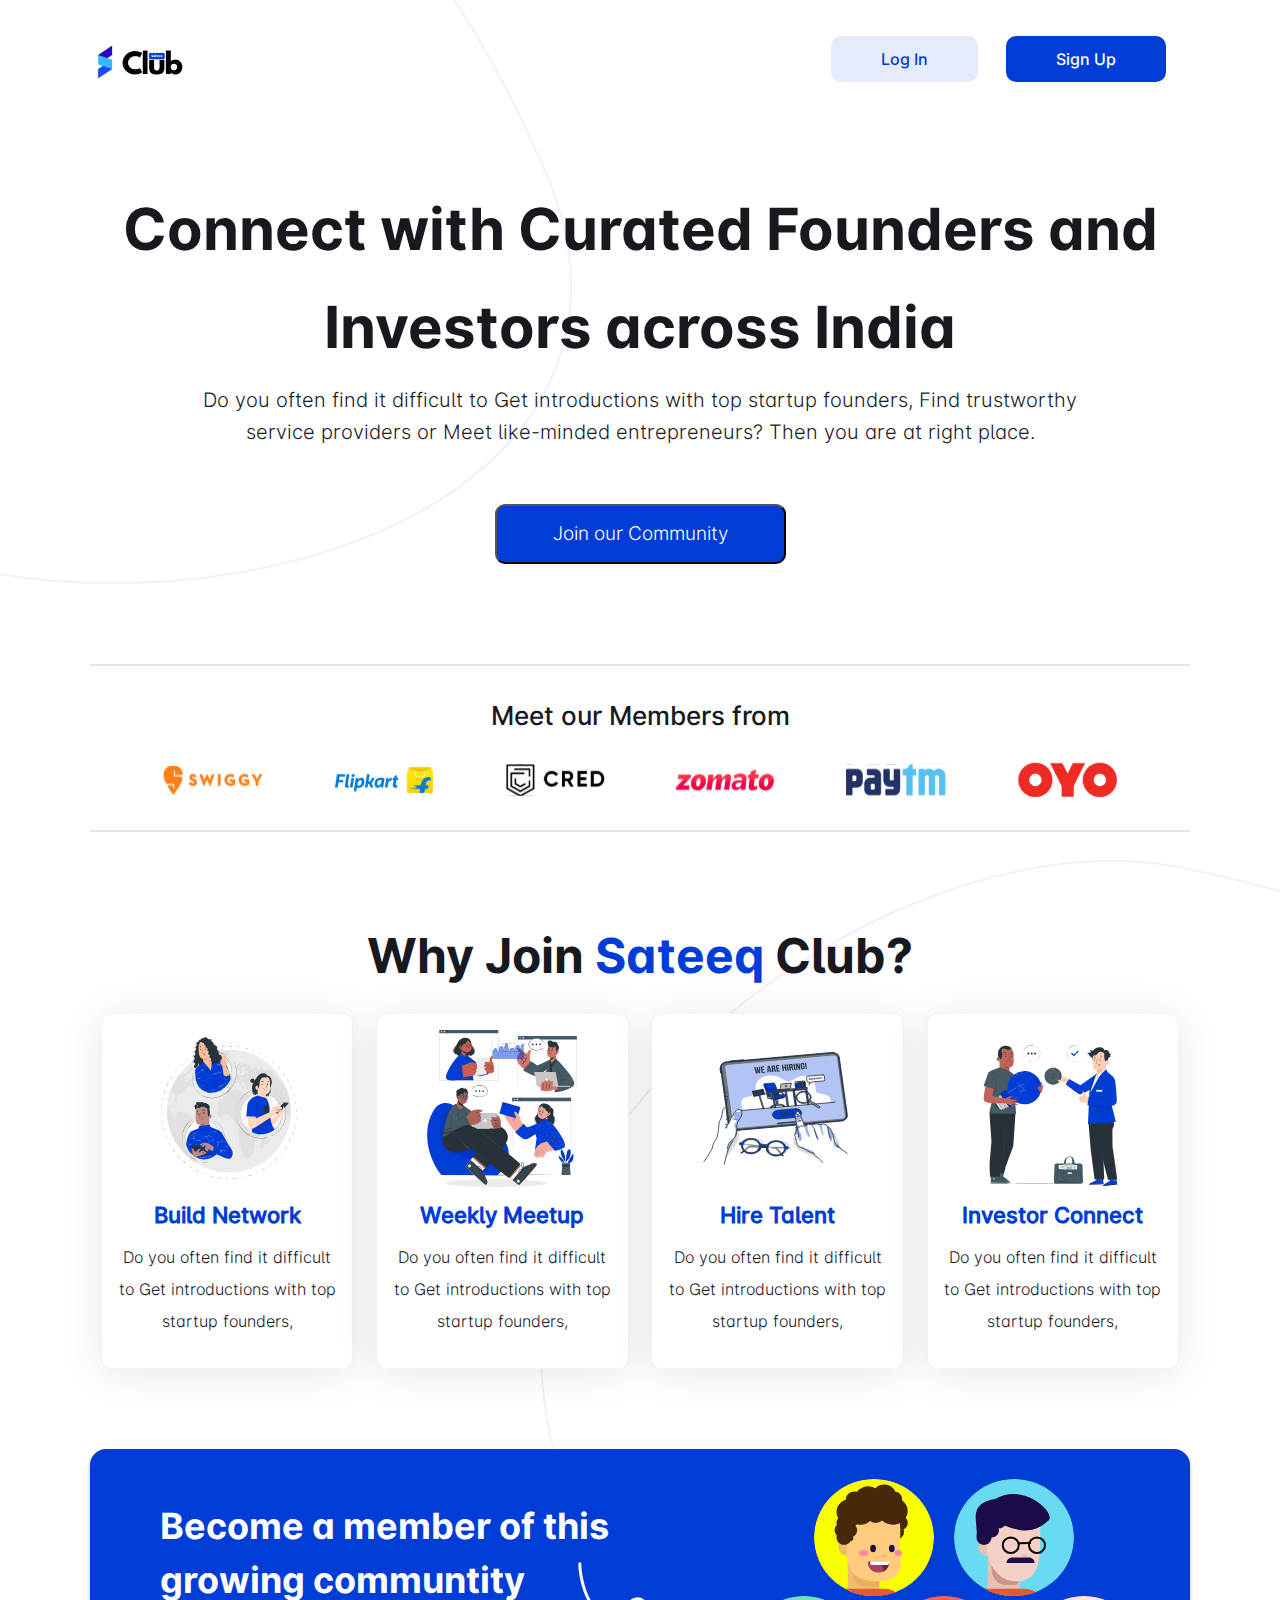
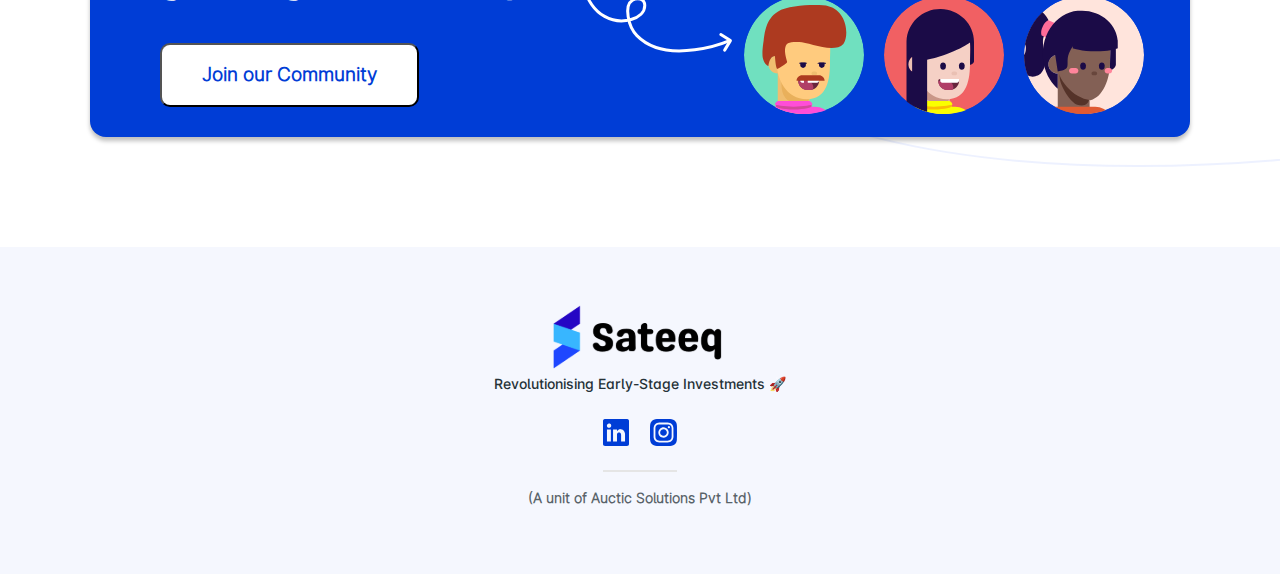
==== index.html @ cc428b98 "Initial Commit" ====
<!DOCTYPE html>
<html lang="en">
<head>
    <meta charset="UTF-8">
    <meta http-equiv="X-UA-Compatible" content="IE=edge">
    <meta name="viewport" content="width=device-width, initial-scale=1.0">
    <link rel="stylesheet" href="./assets/stylesheets/bootstrap.min.css">
    <link rel="stylesheet" href="./assets/stylesheets/landing.css">
    <title>Home</title>
</head>
<body>
    <div class="container">
        <div class="header">
            <div class="logo">
                <img src="./assets/images/SateeqLogo.png" class="brand-logo" alt="" srcset=""/>
            </div>
            <div class="btn-div">
                <button class="login-btn">Log In</button>
                <button class="signup-btn">Sign Up</button>
            </div>
            
        </div>
        <div class="wrapper">
            <h2 class="hero-heading">
                Connect with Curated Founders and Investors across India
            </h2>
            <p class="hero-text">
                Do you often find it difficult to Get introductions with top startup founders, Find trustworthy service providers or Meet like-minded entrepreneurs? Then you are at right place.
            </p>
            <div class="join-community-div">
                <button class="join-community-btn">Join our Community</button>
            </div>
            <hr class="landing-hr" />
            <p class="landing-meet-members-text">
                Meet our Members from
            </p>
            <div class="partner-logos-div">
                <img src="./assets/images/Swiggy.svg" class="partner-logo" alt="" srcset=""/>
                <img src="./assets/images/Flipkart.svg" alt="" class="partner-logo" srcset=""/>
                <img src="./assets/images/Cred.svg" alt="" class="partner-logo" srcset=""/>
                <img src="./assets/images/Zomato.svg" alt="" class="partner-logo" srcset=""/>
                <img src="./assets/images/Paytm.svg" alt="" class="partner-logo" srcset=""/>
                <img src="./assets/images/Oyo.png" alt="" class="partner-logo" srcset=""/>
            </div>
            <hr class="landing-hr2" />
            <h2 class="why-text">
                Why Join <span class="sateeq-blue">Sateeq</span> Club?
            </h2>
            <div class="why-cards-div row">
                <div class="col-lg-3 col-md-6 col-12 row">
                    <div class="col-md-11 col-12 why-cards">
                        <div class="why-vector">
                            <img src="./assets/images/pana.svg" alt="">
                        </div>
                        <p class="why-headings">
                            Build Network
                        </p>
                        <p class="why-content">
                            Do you often find it difficult to Get introductions with top startup founders, 
                        </p>
                    </div>
                </div>

                <div class="col-lg-3 col-md-6 col-12 row">
                    <div class="col-md-11 col-12 why-cards">
                        <div class="why-vector">
                            <img src="./assets/images/cuate.svg" alt="">
                        </div>
                        <p class="why-headings">
                            Weekly Meetup
                        </p>
                        <p class="why-content">
                            Do you often find it difficult to Get introductions with top startup founders, 
                        </p>
                    </div>
                </div>

                <div class="col-lg-3 col-md-6 col-12 row">
                    <div class="col-md-11 col-12 why-cards">
                        <div class="why-vector">
                            <img src="./assets/images/bro.svg" alt="">
                        </div>
                        <p class="why-headings">
                            Hire Talent
                        </p>
                        <p class="why-content">
                            Do you often find it difficult to Get introductions with top startup founders, 
                        </p>
                    </div>
                </div>

                <div class="col-lg-3 col-md-6 col-12 row">
                    <div class="col-md-11 col-12 why-cards">
                        <div class="why-vector">
                            <img src="./assets/images/sponsor.svg" alt="">
                        </div>
                        <p class="why-headings">
                            Investor Connect
                        </p>
                        <p class="why-content">
                            Do you often find it difficult to Get introductions with top startup founders, 
                        </p>
                    </div>
                </div>
            </div>
            <div class="join-club-div">
                <div class="left">
                    <div class="join-text-div">
                        <p class="join-text">
                            Become a member of this growing communtity
                        </p>
                    </div>
                    <div class="join-button-vector-div">
                        <button class="join-btn">Join our Community</button>
                        <img src="./assets/images/Arrow.svg" class="join-vector" alt="" srcset="">
                    </div>
                </div>
                <div class="right">
                    <div class="vectors">
                        <img src="./assets/images/1.svg" class="vector" alt="" srcset="">
                        <img src="./assets/images/8.svg" class="vector" alt="" srcset="">
                    </div>
                    <div class="vectors">
                        <img src="./assets/images/2.svg" class="vector" alt="" srcset="">
                        <img src="./assets/images/3.svg" class="vector" alt="" srcset="">
                        <img src="./assets/images/6.svg" class="vector" alt="" srcset="">
                    </div>
                </div>
            </div>

        </div>
        <div class="footer">
            <div class="footer-logo">
                <img src="./assets/images/SateeqLogoFooter.svg" alt="">
            </div>
            <div>
                <p class="footer-revolution">
                    Revolutionising Early-Stage Investments  🚀
                </p>
            </div>
            <div class="social-links-div">
                <img src="./assets/images/Linkedin.svg" style="margin-right: 16px;" alt="" srcset="">
                <img src="./assets/images/Insta.svg" alt="" srcset="">

                <hr class="landing-hr2"/>
            </div>
            <p class="footer-social-info">
                (A unit of Auctic Solutions Pvt Ltd)
            </p>
        </div>
    </div>
<script src="./assets/scripts/bootstrap.min.js"></script>
</body>
</html>
---- assets/stylesheets/landing.css ----
@font-face {
    font-family: 'Inter';
    src : url("../fonts/Inter/static/Inter-Medium.ttf");
}

@font-face {
    font-family: 'Inter-Extra-Bold';
    src : url("../fonts/Inter/static/Inter-Bold.ttf");
}

@font-face {
    font-family: 'Inter-Light';
    src : url("../fonts/Inter/static/Inter-Light.ttf");
}

body{
    background-color: #FFFFFF;
    padding:0;
    margin:0;
    max-width: 100vw;
    box-sizing: border-box;
    overflow-x: clip !important;
    max-width: 100vw !important;
}

.row{
    margin: 0 !important;
    padding: 0 !important;
}

.col, .col-1, .col-10, .col-11, .col-12, .col-2, .col-3, .col-4, .col-5, .col-6, .col-7, .col-8, .col-9, .col-auto, .col-lg, .col-lg-1, .col-lg-10, .col-lg-11, .col-lg-12, .col-lg-2, .col-lg-3, .col-lg-4, .col-lg-5, .col-lg-6, .col-lg-7, .col-lg-8, .col-lg-9, .col-lg-auto, .col-md, .col-md-1, .col-md-10, .col-md-11, .col-md-12, .col-md-2, .col-md-3, .col-md-4, .col-md-5, .col-md-6, .col-md-7, .col-md-8, .col-md-9, .col-md-auto, .col-sm, .col-sm-1, .col-sm-10, .col-sm-11, .col-sm-12, .col-sm-2, .col-sm-3, .col-sm-4, .col-sm-5, .col-sm-6, .col-sm-7, .col-sm-8, .col-sm-9, .col-sm-auto, .col-xl, .col-xl-1, .col-xl-10, .col-xl-11, .col-xl-12, .col-xl-2, .col-xl-3, .col-xl-4, .col-xl-5, .col-xl-6, .col-xl-7, .col-xl-8, .col-xl-9, .col-xl-auto{
    margin: 0;
    padding: 0;
}

.container{
    width: 100%;
    background-image: url("../images/EllipseTop.svg");
    background-position: top left;
    background-repeat: no-repeat;
    padding : 0;
    margin: 0;
    max-width: 100vw;
}

.wrapper{
    padding: 50px 7vw;
    background-image: url("../images/Ellipse2.svg");
    background-position: bottom right -2vw;
    background-repeat: no-repeat;
    margin-top: 3rem;
    padding-bottom: 30px;
}

.header{
    display: flex;
    justify-content: space-between;
    align-items: flex-end;
    padding: 0 7vw;
    padding-top: 36px;
    width: 100%;
}

.header .btn-div{
    padding : 0 24px;
}

.login-btn{
    background: rgba(0, 61, 214, 0.1);
    padding: 13px 50px;
    border : 0px solid transparent;
    border-radius: 10px;

    font-family: Inter;
    font-style: normal;
    font-size: 16px;
    font-weight: 500;
    line-height: 20px;

    /* or 125% */
    text-align: center;

    color: #003DD6;

    margin-right: 24px;
}


.signup-btn{
    background: #003DD6;
    border-radius: 10px;
    padding: 13px 50px;
    border : 0px solid transparent;

    font-family: Inter;
    font-style: normal;
    font-weight: 500;
    font-size: 16px;
    line-height: 20px;

    /* or 125% */
    text-align: center;
    font-feature-settings: 'salt' on, 'liga' off;

    color: #FFFFFF;
}

.hero-heading{
    font-family: Inter-Extra-Bold;
    font-style: normal;
    font-weight: 800;
    font-size: 58px;
    line-height: 98px;

    /* or 153% */
    text-align: center;
    font-feature-settings: 'salt' on, 'liga' off;

    /* Text / Gray 900 */
    color: #18191F;


}

.hero-text{
    font-family: Inter-Light;
    font-style: normal;
    font-weight: normal;
    font-size: 20px;
    line-height: 32px;

    /* or 160% */
    text-align: center;
    font-feature-settings: 'salt' on, 'liga' off;

    /* Text / Gray 900 */
    color: #18191F;
    padding: 0 7vw;
}

.join-community-div{
    display: flex;
    justify-content: center;
    align-items: center;
    padding-top: 40px;
}

.join-community-btn{
    font-family: Inter-Light;
    font-style: normal;
    font-weight: 500;
    font-size: 19px;
    line-height: 20px;

    /* or 105% */
    text-align: center;
    font-feature-settings: 'salt' on, 'liga' off;

    color: #FFFFFF;

    background: #003DD6;
    border-radius: 10px;
    padding : 18px 56px
}

.landing-hr{
    border: 1px solid #E5E5E5;
    margin-top: 100px;
}

.landing-hr2{
    border: 1px solid #E5E5E5;
    margin-top: 24px;
}

.landing-meet-members-text{
    font-family: Inter;
    font-style: normal;
    font-weight: 500;
    font-size: 26px;
    line-height: 20px;
    margin-top: 2rem;

    /* or 77% */
    text-align: center;
    font-feature-settings: 'salt' on, 'liga' off;
    margin-top: 40px;

    color: #18191F;
}

.brand-logo{
    width:100px;
    max-height: 135px;
}

.partner-logo{
    width: 100px;
}

.partner-logos-div{
    display: flex;
    justify-content: space-around;
    margin-top  : 36px;
    padding : 0 3vw;
    margin-bottom: 2rem;
}

.why-text{
    font-family: Inter-Extra-Bold;
    font-style: normal;
    font-weight: 800;
    font-size: 48px;
    line-height: 98px;
    margin-top: 75px;

    /* identical to box height, or 204% */
    text-align: center;
    font-feature-settings: 'salt' on, 'liga' off;

    /* Text / Gray 900 */
    color: #18191F;


}

.sateeq-blue{
    color: #003DD6
}

.why-cards{
    background: #FFFFFF;
    border: 1px solid rgba(229, 229, 229, 0.5);
    box-sizing: border-box;
    box-shadow: 0px 4px 40px rgba(0, 0, 0, 0.1);
    border-radius: 10px;
    padding : 15px;
}
.why-headings{
    font-family: Inter;
    font-style: normal;
    font-weight: 600;
    font-size: 22px;
    line-height: 20px;

    /* or 91% */
    text-align: center;
    font-feature-settings: 'salt' on, 'liga' off;

    color: #003DD6;
    margin-top: 1rem;
}

.why-content{
    font-family: Inter-Light;
    font-style: normal;
    font-weight: normal;
    font-size: 16px;
    line-height: 32px;

    /* or 200% */
    text-align: center;
    font-feature-settings: 'salt' on, 'liga' off;

    /* Text / Gray 900 */
    color: #18191F;
}

.why-cards-div{
    display: flex;
    justify-content:space-between;
    margin-top: 50px;
}

.why-vector{
    height : 160px;
    display: flex;
    justify-content: center;
    align-items:center;
}

.why-vector img{
    width: 150px;
}

.join-club-div{
    background: #003DD6;
    box-shadow: 0px 4px 4px rgba(0, 0, 0, 0.25);
    border-radius: 16px;
    padding: 50px 70px 10px 70px;
    margin-top: 80px;
    display: flex;
    justify-content: space-between;
}

.join-text{
    font-family: Inter-Extra-Bold;
    font-style: normal;
    font-weight: 800;
    font-size: 36px;
    line-height: 54px;

    /* or 135% */
    font-feature-settings: 'salt' on, 'liga' off;

    color: #FFFFFF;

    width: max-content;
    max-width:100%;
}

.join-club-div .left{
    width: 55%;
}

.join-club-div .right{
    margin-left: 36px;
    margin-top: -20px;
}

.join-club-div .right .vectors{
    display: flex;
    justify-content: center;
    align-items: center;
    padding : 0 10px;
}

.join-club-div .right .vectors .vector{
    margin: 0 10px;
    width : 120px;
}

.join-club-div .left .join-btn{
    background: #FFFFFF;
    border-radius: 10px;
    padding : 20px 40px;

    font-family: Inter-Light;
    font-style: normal;

    color: #003DD6;
    font-weight: 600;
    font-size: 19px;
    line-height: 20px;

    /* or 105% */
    text-align: center;
    font-feature-settings: 'salt' on, 'liga' off;

    margin: 20px 0;
}

.footer{
    background-color: #F5F7FE;
    padding: 50px 0;
    display: flex;
    justify-content: center;
    align-items: center;
    flex-direction: column;
    margin-top: 80px;
    width: 100%;
}

.footer-revolution{
    font-family: Inter;
    font-style: normal;
    font-weight: 500;
    font-size: 14px;
    line-height: 20px;
    margin-bottom: 25px;

    /* or 143% */
    text-align: center;
    font-feature-settings: 'salt' on, 'liga' off;

    color: #263238;
}

.footer-social-info{
    font-family: Inter-Light;
    font-style: normal;
    font-weight: 600;
    font-size: 14px;
    line-height: 20px;


    /* or 143% */
    text-align: center;
    font-feature-settings: 'salt' on, 'liga' off;

    color: rgba(38, 50, 56, 0.75);
}

.top-ellipse-div{
    background-color: blue;
}

.join-vector{
    margin-top: -100px;
    margin-right: -50px;
    float: right;
}

.why-cards-div .row{
    display: flex;
    justify-content: center;
}

@media only screen and (max-width: 600px) {
    .why-cards {
        margin-top: 2rem;
    }

    .wrapper{
        margin-top:0
    }

    .hero-heading{
        font-size: 24px;
        line-height: 30px;
        margin-bottom: 2rem;
    }

    .login-btn{
        margin-right: 8px;
    }

    .login-btn , .signup-btn{
        font-size: .7rem;
        padding: 6px 18px;
    }

    .hero-text{
        font-size: 16px;
    }

    .join-community-div{
        padding-top: 20px;
    }
    
    .landing-hr{
        margin-top: 60px;
    }

    .landing-meet-members-text{
        font-size: 1rem;
        margin-top: 18px;
    }

    .partner-logos-div{
        margin-top: 18px;margin-bottom: 1rem;
    }

    .partner-logo{
        width: 45px;
    }

    .why-text{
        margin-top: 28px;
        font-size: 20px;
        line-height:40px
    }

    .why-cards-div{
        margin-top: 0;
    }

    .join-club-div{
        display: block;
        padding: 50px 24px 50px 24px;
        text-align: center;
    }

    .join-vector{
        display: none;
    }
    
    .join-club-div .left{
        width: 100%;
    }

    .join-text{
        font-size: 16px;
        line-height: 30px;
        text-align: center;
    }  

    .join-club-div .right .vectors{
        padding: 0 18px;
    }
    
    .join-club-div .right .vectors .vector{
        width: 80px;
    }

    .join-club-div .right{
        margin:0
    }

    .footer{
        margin-top: 40px;
    }

    .join-club-div .left .join-btn{
        padding:12px 16px;
        font-size: 16px;
        margin-bottom: 30px;
    }
}

@media only screen 
  and (min-device-width: 768px) 
  and (max-device-width: 1024px) 
  and (-webkit-min-device-pixel-ratio: 1) {
  .why-cards{
       margin-top: 28px !important;
   }

   .join-club-div{
        display: block;
        padding: 50px 24px 50px 24px;
        text-align: center;
    }

    .join-vector{
        display: none;
    }
    
    .join-club-div .left{
        width: 100%;
    }

    .join-club-div .right{
        margin:0
    }
}
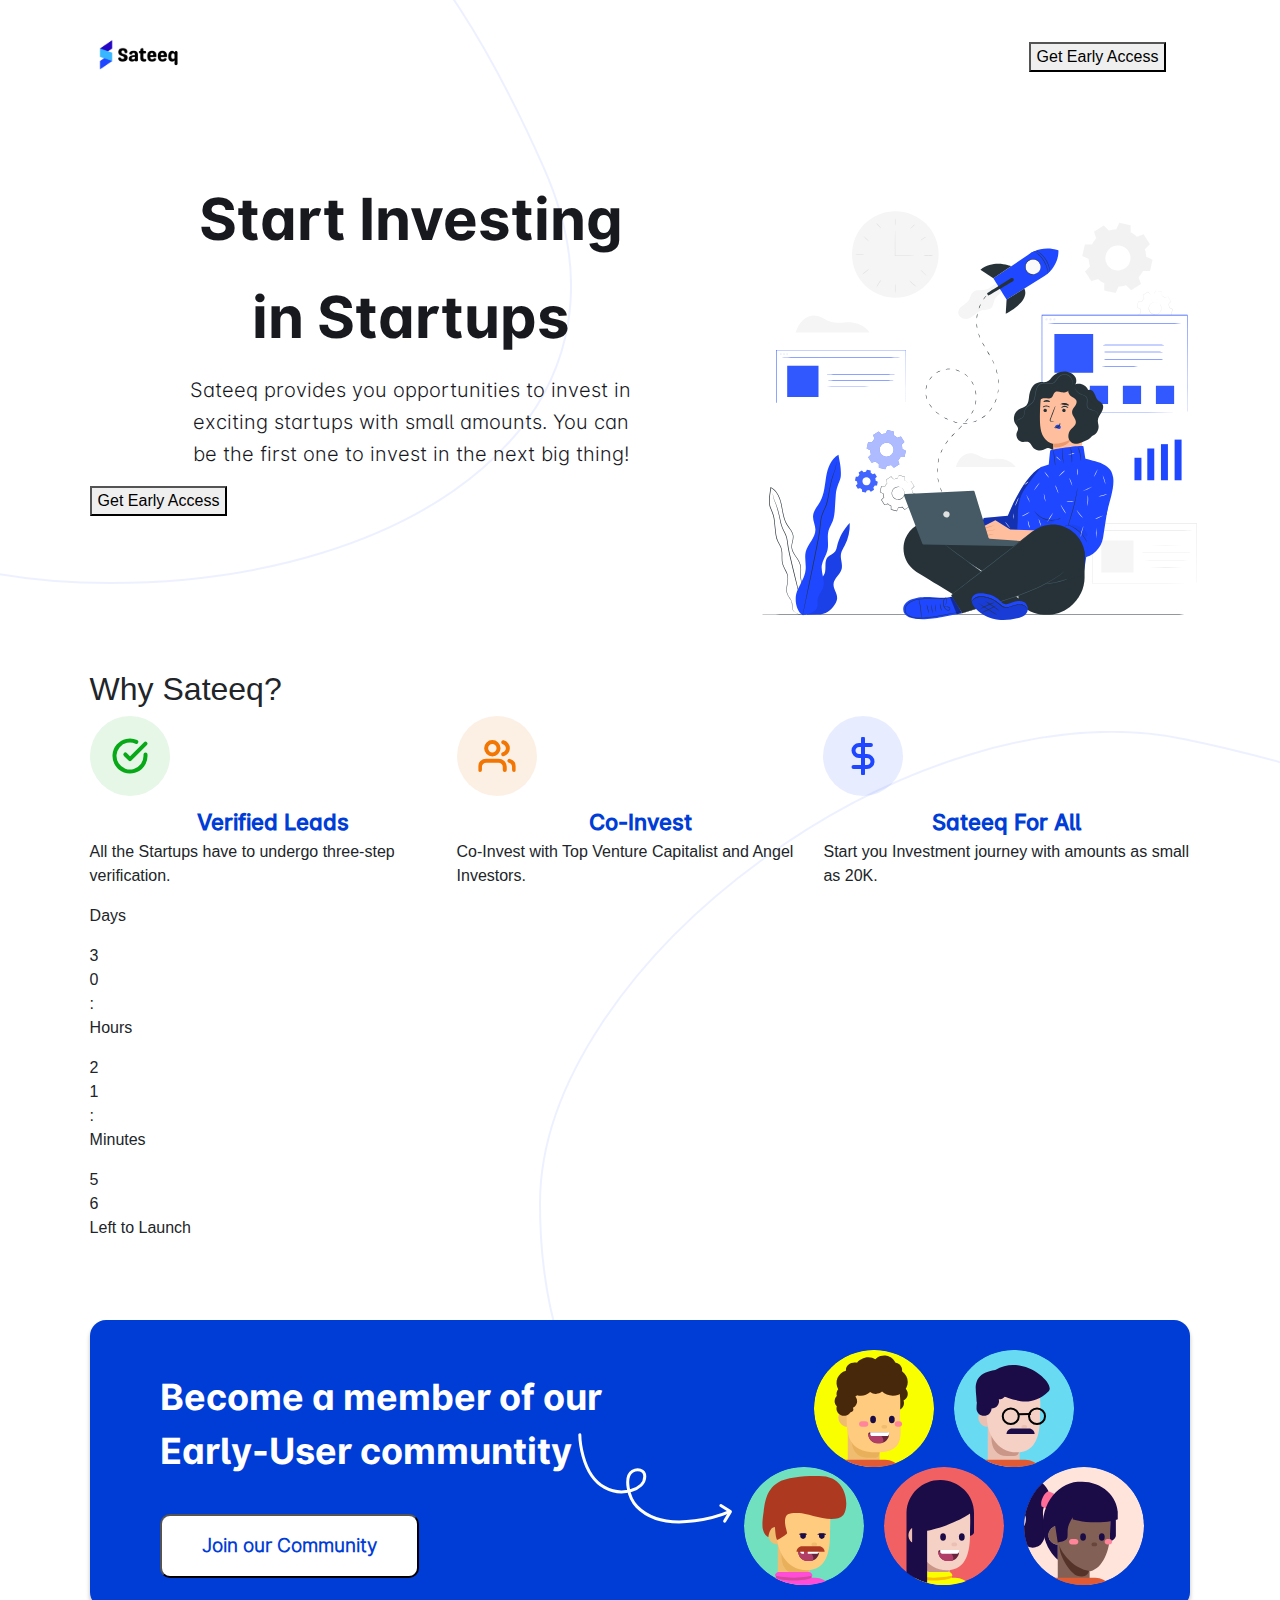
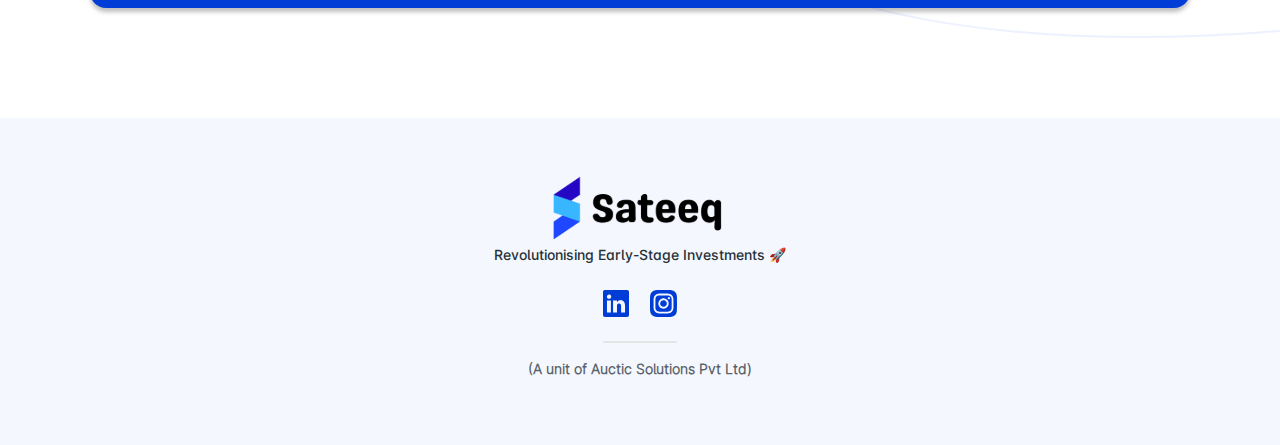
==== commit f7563dc5: "New landing page" ====
--- a/index.html
+++ b/index.html
@@ -12,102 +12,94 @@
     <div class="container">
         <div class="header">
             <div class="logo">
-                <img src="./assets/images/SateeqLogo.png" class="brand-logo" alt="" srcset=""/>
+                <img src="./assets/images/SateeqLogoFooter.svg" class="brand-logo" alt="" srcset=""/>
             </div>
             <div class="btn-div">
-                <button class="login-btn">Log In</button>
-                <button class="signup-btn">Sign Up</button>
+                <button class="get-early-access-header-btn">Get Early Access</button>
             </div>
             
         </div>
         <div class="wrapper">
-            <h2 class="hero-heading">
-                Connect with Curated Founders and Investors across India
-            </h2>
-            <p class="hero-text">
-                Do you often find it difficult to Get introductions with top startup founders, Find trustworthy service providers or Meet like-minded entrepreneurs? Then you are at right place.
-            </p>
-            <div class="join-community-div">
-                <button class="join-community-btn">Join our Community</button>
+            <div class="row">
+                <div class="col-lg-7 col-md-12 col-12">
+                    <h2 class="hero-heading">
+                        Start Investing <br> in <span class="highlight">Startups</span> 
+                    </h2>
+                    <p class="hero-text">
+                        Sateeq provides you opportunities to invest in exciting startups with small amounts. You can be the first one to invest in the next big thing!                     
+                    </p>
+                    <button class="hero-early-access-btn">
+                        Get Early Access
+                    </button>
+                </div>
+                <div class="col-lg-5 col-md-12 col-12 startup-life-svg-div">
+                    <img src="./assets/images/StartupLife.svg" alt="" srcset="">
+                </div>
             </div>
-            <hr class="landing-hr" />
-            <p class="landing-meet-members-text">
-                Meet our Members from
-            </p>
-            <div class="partner-logos-div">
-                <img src="./assets/images/Swiggy.svg" class="partner-logo" alt="" srcset=""/>
-                <img src="./assets/images/Flipkart.svg" alt="" class="partner-logo" srcset=""/>
-                <img src="./assets/images/Cred.svg" alt="" class="partner-logo" srcset=""/>
-                <img src="./assets/images/Zomato.svg" alt="" class="partner-logo" srcset=""/>
-                <img src="./assets/images/Paytm.svg" alt="" class="partner-logo" srcset=""/>
-                <img src="./assets/images/Oyo.png" alt="" class="partner-logo" srcset=""/>
-            </div>
-            <hr class="landing-hr2" />
-            <h2 class="why-text">
-                Why Join <span class="sateeq-blue">Sateeq</span> Club?
-            </h2>
-            <div class="why-cards-div row">
-                <div class="col-lg-3 col-md-6 col-12 row">
-                    <div class="col-md-11 col-12 why-cards">
-                        <div class="why-vector">
-                            <img src="./assets/images/pana.svg" alt="">
-                        </div>
-                        <p class="why-headings">
-                            Build Network
-                        </p>
-                        <p class="why-content">
-                            Do you often find it difficult to Get introductions with top startup founders, 
-                        </p>
+
+            <div class="db row">
+                <h2 class="why-sateeq-text"> Why Sateeq? </h2>
+                <div class="row">
+
+                    <div class="col-lg-4 col-md-4 col-12 why-cols">
+                        <img src="./assets/images/Group10.svg" alt="">
+                        <h2 class="why-headings">Verified Leads</h2>
+                        <p class="why-info">All the Startups have to undergo three-step verification. </p>
                     </div>
-                </div>
-
-                <div class="col-lg-3 col-md-6 col-12 row">
-                    <div class="col-md-11 col-12 why-cards">
-                        <div class="why-vector">
-                            <img src="./assets/images/cuate.svg" alt="">
-                        </div>
-                        <p class="why-headings">
-                            Weekly Meetup
-                        </p>
-                        <p class="why-content">
-                            Do you often find it difficult to Get introductions with top startup founders, 
-                        </p>
+                    <div class="col-lg-4 col-md-4 col-12 why-cols">
+                        <img src="./assets/images/Group11.svg" alt="">
+                        <h2 class="why-headings">Co-Invest</h2>
+                        <p class="why-info">Co-Invest with Top Venture Capitalist and Angel Investors. </p>
                     </div>
-                </div>
-
-                <div class="col-lg-3 col-md-6 col-12 row">
-                    <div class="col-md-11 col-12 why-cards">
-                        <div class="why-vector">
-                            <img src="./assets/images/bro.svg" alt="">
-                        </div>
-                        <p class="why-headings">
-                            Hire Talent
-                        </p>
-                        <p class="why-content">
-                            Do you often find it difficult to Get introductions with top startup founders, 
-                        </p>
-                    </div>
-                </div>
-
-                <div class="col-lg-3 col-md-6 col-12 row">
-                    <div class="col-md-11 col-12 why-cards">
-                        <div class="why-vector">
-                            <img src="./assets/images/sponsor.svg" alt="">
-                        </div>
-                        <p class="why-headings">
-                            Investor Connect
-                        </p>
-                        <p class="why-content">
-                            Do you often find it difficult to Get introductions with top startup founders, 
-                        </p>
+                    <div class="col-lg-4 col-md-4 col-12 why-cols">
+                        <img src="./assets/images/Group12.svg" alt="">
+                        <h2 class="why-headings">Sateeq For All</h2>
+                        <p class="why-info">Start you Investment journey with amounts as small as 20K. </p>
                     </div>
                 </div>
             </div>
+
+            <div class="timer-div">
+                <div class="timer-day">
+                    <div class="timer-blocks">
+                        <p class="timer-heads"> Days </p>
+                        <div class="timer-time-div">
+                            <div class="timer-time">3</div>
+                            <div class="timer-time">0</div>
+                            <span class="time-colons">:</span>
+                        </div>
+                    </div>
+
+                    <div class="timer-blocks">
+                        <p class="timer-heads"> Hours </p>
+                        <div class="timer-time-div">
+                            <div class="timer-time">2</div>
+                            <div class="timer-time">1</div>
+                            <span class="time-colons">:</span>
+                        </div>
+                            
+                    </div>
+
+                    <div class="timer-blocks">
+                        <p class="timer-heads"> Minutes </p>
+                        <div class="timer-time-div">
+                            <div class="timer-time">5</div>
+                            <div class="timer-time">6</div>
+                        </div>
+                    </div>
+                    
+                </div>
+                <div class="timer-left-div">
+                    Left to Launch
+                </div>
+            </div>
+           
+            
             <div class="join-club-div">
                 <div class="left">
                     <div class="join-text-div">
                         <p class="join-text">
-                            Become a member of this growing communtity
+                            Become a member of our Early-User communtity
                         </p>
                     </div>
                     <div class="join-button-vector-div">
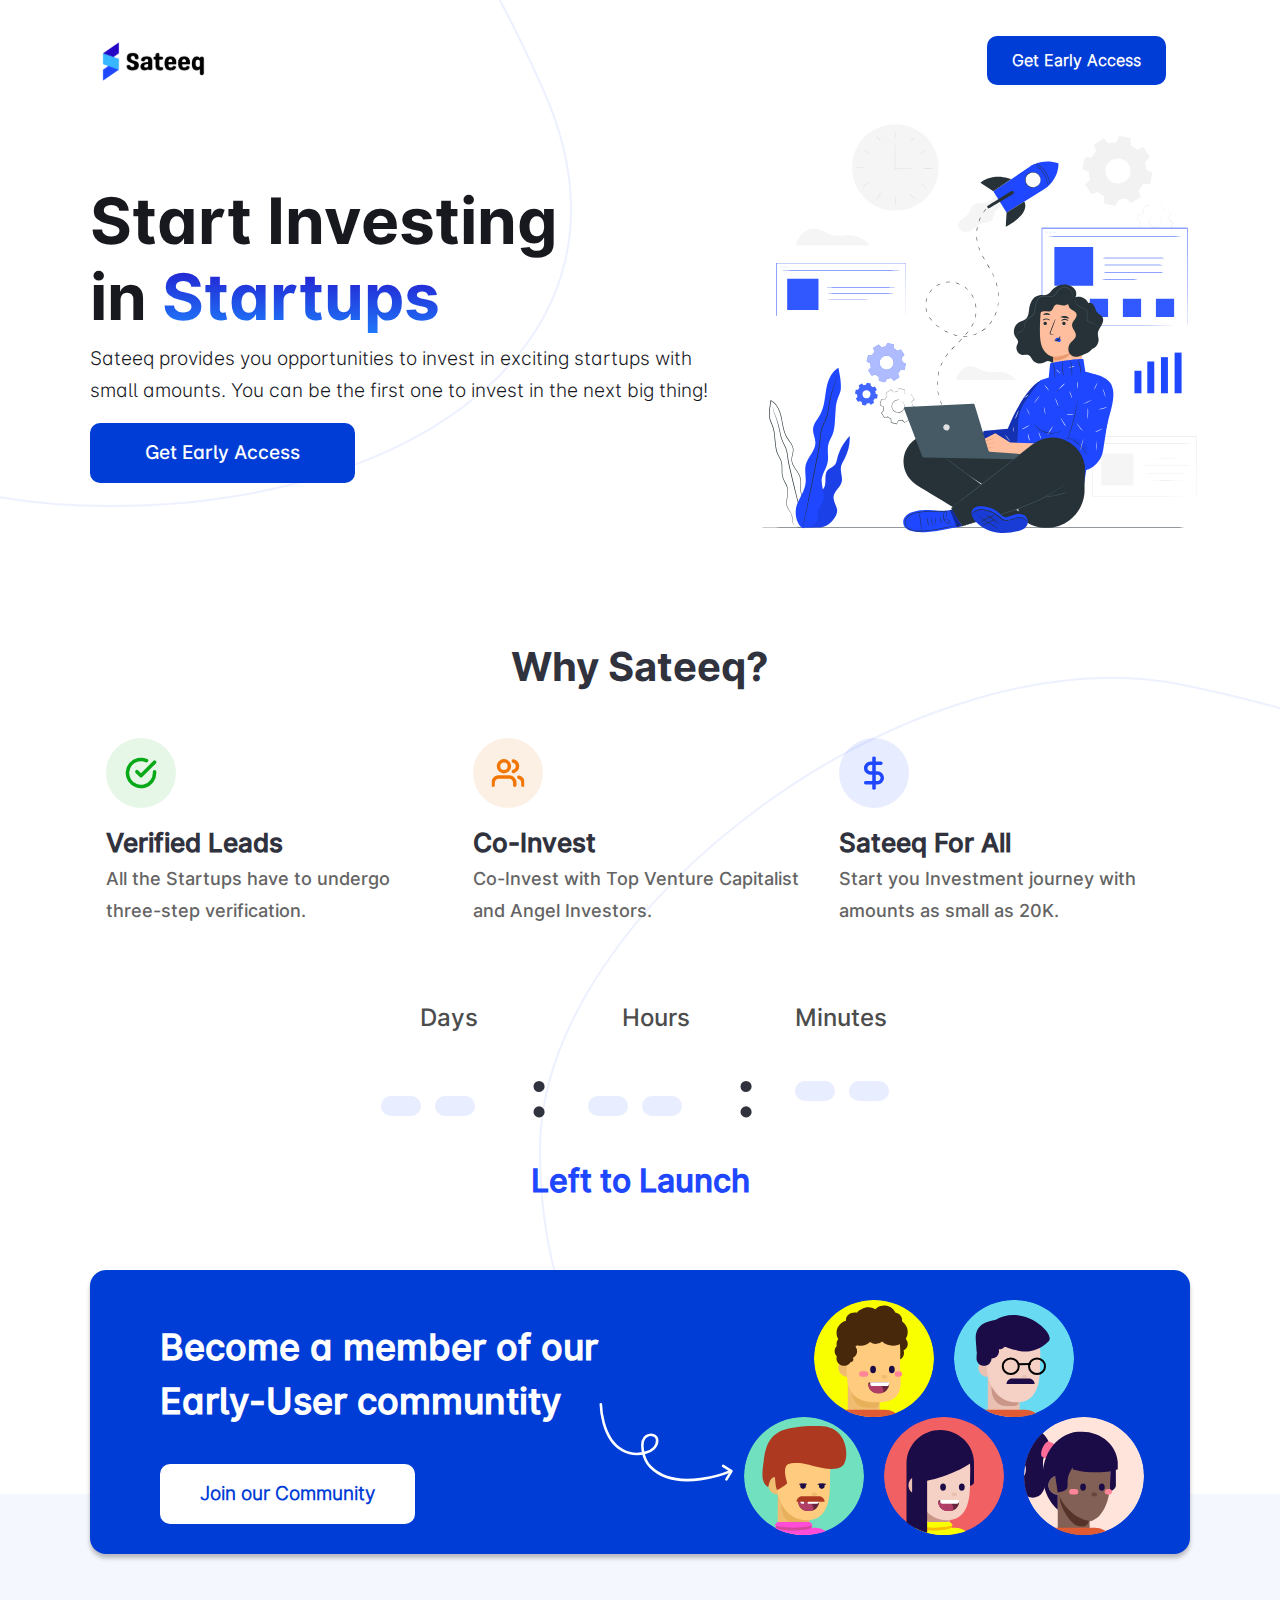
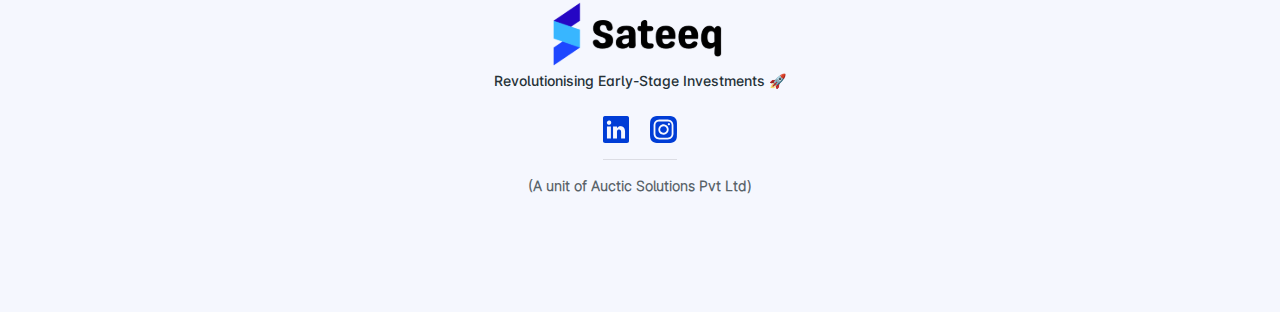
==== commit b75ce2ec: "timer added" ====
--- a/index.html
+++ b/index.html
@@ -64,8 +64,8 @@
                     <div class="timer-blocks">
                         <p class="timer-heads"> Days </p>
                         <div class="timer-time-div">
-                            <div class="timer-time">3</div>
-                            <div class="timer-time">0</div>
+                            <div class="timer-time" id="day_0"></div>
+                            <div class="timer-time" id="day_1"></div>
                             <span class="time-colons">:</span>
                         </div>
                     </div>
@@ -73,8 +73,8 @@
                     <div class="timer-blocks">
                         <p class="timer-heads"> Hours </p>
                         <div class="timer-time-div">
-                            <div class="timer-time">2</div>
-                            <div class="timer-time">1</div>
+                            <div class="timer-time" id="hr_0"></div>
+                            <div class="timer-time" id="hr_1"></div>
                             <span class="time-colons">:</span>
                         </div>
                             
@@ -83,8 +83,8 @@
                     <div class="timer-blocks">
                         <p class="timer-heads"> Minutes </p>
                         <div class="timer-time-div">
-                            <div class="timer-time">5</div>
-                            <div class="timer-time">6</div>
+                            <div class="timer-time" id="min_0"></div>
+                            <div class="timer-time" id="min_1"></div>
                         </div>
                     </div>
                     
@@ -141,6 +141,6 @@
             </p>
         </div>
     </div>
-<script src="./assets/scripts/bootstrap.min.js"></script>
+<script src="./assets/scripts/script.js"></script>
 </body>
 </html>--- a/assets/stylesheets/landing.css
+++ b/assets/stylesheets/landing.css
@@ -37,7 +37,7 @@
 .container{
     width: 100%;
     background-image: url("../images/EllipseTop.svg");
-    background-position: top left;
+    background-position: top -6vw left;
     background-repeat: no-repeat;
     padding : 0;
     margin: 0;
@@ -54,9 +54,9 @@
 }
 
 .header{
-    display: flex;
+    display:flex;
     justify-content: space-between;
-    align-items: flex-end;
+    align-items: center;
     padding: 0 7vw;
     padding-top: 36px;
     width: 100%;
@@ -87,21 +87,18 @@
 }
 
 
-.signup-btn{
+.get-early-access-header-btn{
     background: #003DD6;
     border-radius: 10px;
-    padding: 13px 50px;
+    padding: 15px 25px;
     border : 0px solid transparent;
 
-    font-family: Inter;
-    font-style: normal;
-    font-weight: 500;
+    font-family: Inter-Light;
+    font-style: normal;
+    font-weight: 600;
     font-size: 16px;
-    line-height: 20px;
-
-    /* or 125% */
-    text-align: center;
-    font-feature-settings: 'salt' on, 'liga' off;
+    line-height: 19px;
+    text-align: center;
 
     color: #FFFFFF;
 }
@@ -110,44 +107,39 @@
     font-family: Inter-Extra-Bold;
     font-style: normal;
     font-weight: 800;
-    font-size: 58px;
-    line-height: 98px;
+    font-size: 64px;
+    line-height: 76px;
 
     /* or 153% */
-    text-align: center;
+    text-align: left;
     font-feature-settings: 'salt' on, 'liga' off;
 
     /* Text / Gray 900 */
     color: #18191F;
-
-
-}
-
-.hero-text{
-    font-family: Inter-Light;
-    font-style: normal;
-    font-weight: normal;
-    font-size: 20px;
-    line-height: 32px;
-
-    /* or 160% */
-    text-align: center;
-    font-feature-settings: 'salt' on, 'liga' off;
-
-    /* Text / Gray 900 */
-    color: #18191F;
-    padding: 0 7vw;
-}
-
-.join-community-div{
-    display: flex;
-    justify-content: center;
-    align-items: center;
-    padding-top: 40px;
-}
-
-.join-community-btn{
-    font-family: Inter-Light;
+}
+
+.hero-heading .highlight{
+    
+    font-family: Inter-Extra-Bold;
+    font-style: normal;
+    font-weight: 800;
+    font-size: 64px;
+    line-height: 76px;
+
+    background: -webkit-linear-gradient(268.01deg, #2506C4 0%, #1E85FF 100%);
+    background-clip: text;
+    -webkit-background-clip: text;
+    -webkit-text-fill-color: transparent;
+
+}
+
+.hero-early-access-btn{
+    background: rgba(0,61,214);
+    background-blend-mode: normal;
+    border-radius: 10px;
+    padding : 20px 55px;
+    border : 0px solid;
+    font-family: Inter;
     font-style: normal;
     font-weight: 500;
     font-size: 19px;
@@ -158,21 +150,178 @@
     font-feature-settings: 'salt' on, 'liga' off;
 
     color: #FFFFFF;
-
-    background: #003DD6;
+}
+
+.col-lg-4.col-md-4.col-12.why-cols:nth-child(1) > img:nth-child(1) {
+ width: 70px;
+ height: 70px;
+}
+
+.col-lg-4.col-md-4.col-12.why-cols:nth-child(2) > img:nth-child(1) {
+ width: 70px;
+ height: 70px;
+}
+
+.col-lg-4.col-md-4.col-12.why-cols:nth-child(3) > img:nth-child(1) {
+ width: 70px;
+ height: 70px;
+}
+
+.startup-life-svg-div{
+    margin-top: -100px;
+}
+
+.db{
+    display: block;
+}
+
+.why-cols{
+    margin-top: calc(3rem - 33px);
+    padding : 1rem;
+    position: relative;
+}
+
+.why-cols .why-headings{
+    font-family: Inter;
+    font-style: normal;
+    font-weight: 600;
+    font-size: 26px;
+    line-height: 36px;
+    margin-top: calc(2rem - 15px);
+    position: relative;
+
+    color: #30323E;
+}
+
+.why-cols .why-info{
+    margin-top: -6px;
+
+    font-family: Inter;
+    font-style: normal;
+    font-weight: 400;
+    font-size: 18px;
+    line-height: 32px;
+    position: relative;
+
+    /* or 160% */
+
+    color: #646464;
+}
+
+.db .row{
+    position: relative;
+    top: 8px;
+}
+
+.timer-heads{
+    font-family: Inter;
+    font-style: normal;
+    font-weight: 500;
+    font-size: 24px;
+    line-height: 34px;
+    width: 66%;
+    position: relative;
+
+    /* identical to box height, or 142% */
+     color: rgb(76, 76, 76);
+}
+
+.timer-time{
+    background: #E8EDFF;
+    display: inline-block;
     border-radius: 10px;
-    padding : 18px 56px
-}
-
-.landing-hr{
-    border: 1px solid #E5E5E5;
-    margin-top: 100px;
-}
-
-.landing-hr2{
-    border: 1px solid #E5E5E5;
-    margin-top: 24px;
-}
+    padding : 10px 20px;
+    font-family: Inter;
+    font-style: normal;
+    font-weight: 800;
+    font-size: 64px;
+    line-height: 84px;
+    margin-right: 10px;
+
+    /* or 131% */
+    text-align: center;
+
+    color: #30323E;
+    margin-top: 30px;
+}
+
+.timer-left-div{
+    text-align: center;
+    margin-top: 26px;
+
+    font-family: Inter;
+    font-style: normal;
+    font-weight: bold;
+    font-size: 32px;
+    line-height: 39px;
+
+    /* identical to box height */
+    text-align: center;
+
+    color: #1E47FF;
+
+
+}
+
+.time-colons{
+    font-family: Inter;
+    font-style: normal;
+    font-weight: 800;
+    font-size: 64px;
+    line-height: 84px;
+
+    /* or 131% */
+    text-align: center;
+
+    color: #30323E;
+    padding : 0 40px;
+}
+
+.timer-day{
+    display : flex;
+    justify-content: center;
+}
+
+.timer-blocks{
+    text-align: center;
+    position: relative;
+    top: 0px;
+}
+
+.timer-div{
+    margin-top: 50px;
+}
+
+.why-sateeq-text{
+
+    margin-top: 60px;
+    font-family: Inter-Extra-Bold;
+    font-style: normal;
+    font-weight: 500;
+    font-size: 40px;
+    line-height: 48px;
+    text-align: center;
+
+    color: #30323E;
+
+
+}
+
+.hero-text{
+    font-family: Inter-Light;
+    font-style: normal;
+    font-weight: normal;
+    font-size: 19px;
+    line-height: 32px;
+
+    /* or 160% */
+    text-align: left;
+    font-feature-settings: 'salt' on, 'liga' off;
+
+    /* Text / Gray 900 */
+    color: #18191F;
+}
+
 
 .landing-meet-members-text{
     font-family: Inter;
@@ -191,21 +340,10 @@
 }
 
 .brand-logo{
-    width:100px;
+    width:130px;
     max-height: 135px;
 }
 
-.partner-logo{
-    width: 100px;
-}
-
-.partner-logos-div{
-    display: flex;
-    justify-content: space-around;
-    margin-top  : 36px;
-    padding : 0 3vw;
-    margin-bottom: 2rem;
-}
 
 .why-text{
     font-family: Inter-Extra-Bold;
@@ -227,61 +365,6 @@
 
 .sateeq-blue{
     color: #003DD6
-}
-
-.why-cards{
-    background: #FFFFFF;
-    border: 1px solid rgba(229, 229, 229, 0.5);
-    box-sizing: border-box;
-    box-shadow: 0px 4px 40px rgba(0, 0, 0, 0.1);
-    border-radius: 10px;
-    padding : 15px;
-}
-.why-headings{
-    font-family: Inter;
-    font-style: normal;
-    font-weight: 600;
-    font-size: 22px;
-    line-height: 20px;
-
-    /* or 91% */
-    text-align: center;
-    font-feature-settings: 'salt' on, 'liga' off;
-
-    color: #003DD6;
-    margin-top: 1rem;
-}
-
-.why-content{
-    font-family: Inter-Light;
-    font-style: normal;
-    font-weight: normal;
-    font-size: 16px;
-    line-height: 32px;
-
-    /* or 200% */
-    text-align: center;
-    font-feature-settings: 'salt' on, 'liga' off;
-
-    /* Text / Gray 900 */
-    color: #18191F;
-}
-
-.why-cards-div{
-    display: flex;
-    justify-content:space-between;
-    margin-top: 50px;
-}
-
-.why-vector{
-    height : 160px;
-    display: flex;
-    justify-content: center;
-    align-items:center;
-}
-
-.why-vector img{
-    width: 150px;
 }
 
 .join-club-div{
@@ -289,15 +372,16 @@
     box-shadow: 0px 4px 4px rgba(0, 0, 0, 0.25);
     border-radius: 16px;
     padding: 50px 70px 10px 70px;
-    margin-top: 80px;
+    margin-top: 70px;
     display: flex;
     justify-content: space-between;
+    position: relative;
 }
 
 .join-text{
-    font-family: Inter-Extra-Bold;
-    font-style: normal;
-    font-weight: 800;
+    font-family: Inter;
+    font-style: normal;
+    font-weight: 600;
     font-size: 36px;
     line-height: 54px;
 
@@ -349,16 +433,17 @@
     font-feature-settings: 'salt' on, 'liga' off;
 
     margin: 20px 0;
+    border: 0px none rgb(0, 0, 0);
 }
 
 .footer{
     background-color: #F5F7FE;
-    padding: 50px 0;
+    padding: 100px 0;
     display: flex;
     justify-content: center;
     align-items: center;
     flex-direction: column;
-    margin-top: 80px;
+    margin-top: -90px;
     width: 100%;
 }
 
@@ -397,48 +482,54 @@
 }
 
 .join-vector{
-    margin-top: -100px;
+    margin-top: -75px;
     margin-right: -50px;
     float: right;
-}
-
-.why-cards-div .row{
-    display: flex;
-    justify-content: center;
-}
+    width : 150px;
+}
+
 
 @media only screen and (max-width: 600px) {
-    .why-cards {
-        margin-top: 2rem;
-    }
 
     .wrapper{
         margin-top:0
     }
 
+    .header{
+        padding-left : 10px;
+        padding-right : 10px
+    }
+
     .hero-heading{
-        font-size: 24px;
-        line-height: 30px;
-        margin-bottom: 2rem;
+        font-size: 36px;
+        line-height: 50px;
+        margin-bottom: 1rem;
+        text-align: center;
+    }
+
+    .hero-heading .highlight{
+        font-size: 36px;
+        line-height: 50px;
     }
 
     .login-btn{
         margin-right: 8px;
     }
 
-    .login-btn , .signup-btn{
-        font-size: .7rem;
+    .login-btn , .get-early-access-header-btn{
+        font-size: 16px;
         padding: 6px 18px;
     }
 
     .hero-text{
-        font-size: 16px;
-    }
-
-    .join-community-div{
-        padding-top: 20px;
-    }
-    
+        font-size: 14px;
+        text-align: center;
+    }
+
+    .startup-life-svg-div{
+        margin-top: 20px;
+    }
+
     .landing-hr{
         margin-top: 60px;
     }
@@ -448,24 +539,6 @@
         margin-top: 18px;
     }
 
-    .partner-logos-div{
-        margin-top: 18px;margin-bottom: 1rem;
-    }
-
-    .partner-logo{
-        width: 45px;
-    }
-
-    .why-text{
-        margin-top: 28px;
-        font-size: 20px;
-        line-height:40px
-    }
-
-    .why-cards-div{
-        margin-top: 0;
-    }
-
     .join-club-div{
         display: block;
         padding: 50px 24px 50px 24px;
@@ -481,8 +554,8 @@
     }
 
     .join-text{
-        font-size: 16px;
-        line-height: 30px;
+        font-size: 20px;
+        line-height: 32px;
         text-align: center;
     }  
 
@@ -491,21 +564,69 @@
     }
     
     .join-club-div .right .vectors .vector{
-        width: 80px;
+        width: 60px;
     }
 
     .join-club-div .right{
         margin:0
     }
 
-    .footer{
-        margin-top: 40px;
-    }
-
     .join-club-div .left .join-btn{
-        padding:12px 16px;
+        padding:12px 24px;
         font-size: 16px;
+        border: 0px solid;
         margin-bottom: 30px;
+    }
+    
+    .startup-life-svg-div{
+        margin-top: 0;
+    }
+
+    .hero-early-access-btn{
+        padding : 10px 50px;
+        font-size: 1.2rem;
+        line-height:inherit;
+    }
+
+    .why-cols{
+        text-align: center;
+    }
+
+    .timer-time , .time-colons{
+        padding : 2px 10px;
+        font-size: 18px;
+        line-height: inherit;
+        margin-right: 0;
+        margin-top: 16px;
+    }
+
+    .timer-div{
+        margin-top: 60px;
+    }
+
+    .timer-left-div{
+        font-size: 24px;
+        line-height: inherit;
+    }
+
+    .startup-life-svg-div img{
+        max-width: 100%;
+    }
+    .wrapper .row .col-md-12{
+        text-align: center;
+    }
+    .get-early-access-header-btn{
+        display : none
+    }
+
+    .why-sateeq-text{
+        font-size: 30px;
+    }
+    .why-cols .why-headings{
+        font-size: 24px;
+    }
+    .why-cols .why-info{
+        font-size: 16px;
     }
 }
 
@@ -513,9 +634,6 @@
   and (min-device-width: 768px) 
   and (max-device-width: 1024px) 
   and (-webkit-min-device-pixel-ratio: 1) {
-  .why-cards{
-       margin-top: 28px !important;
-   }
 
    .join-club-div{
         display: block;
@@ -532,6 +650,33 @@
     }
 
     .join-club-div .right{
-        margin:0
-    }
-}
+        margin:30px;
+    }
+    .startup-life-svg-div{
+        margin-top: 10px;
+    }
+    .hero-heading{
+        text-align: center;
+        margin-bottom: 2rem;
+    }
+    .hero-text{
+        text-align: center;
+        margin-bottom: 2rem;
+    }
+    .wrapper .row .col-md-12{
+        text-align: center;
+    }
+    .timer-time , .time-colons{
+        padding : 2px 12px;
+        font-size: 24px;
+        line-height: inherit;
+        margin-right: 0;
+        margin-top: 16px;
+    }
+    .timer-div{
+        margin-top: 60px;
+    }
+
+
+    
+}
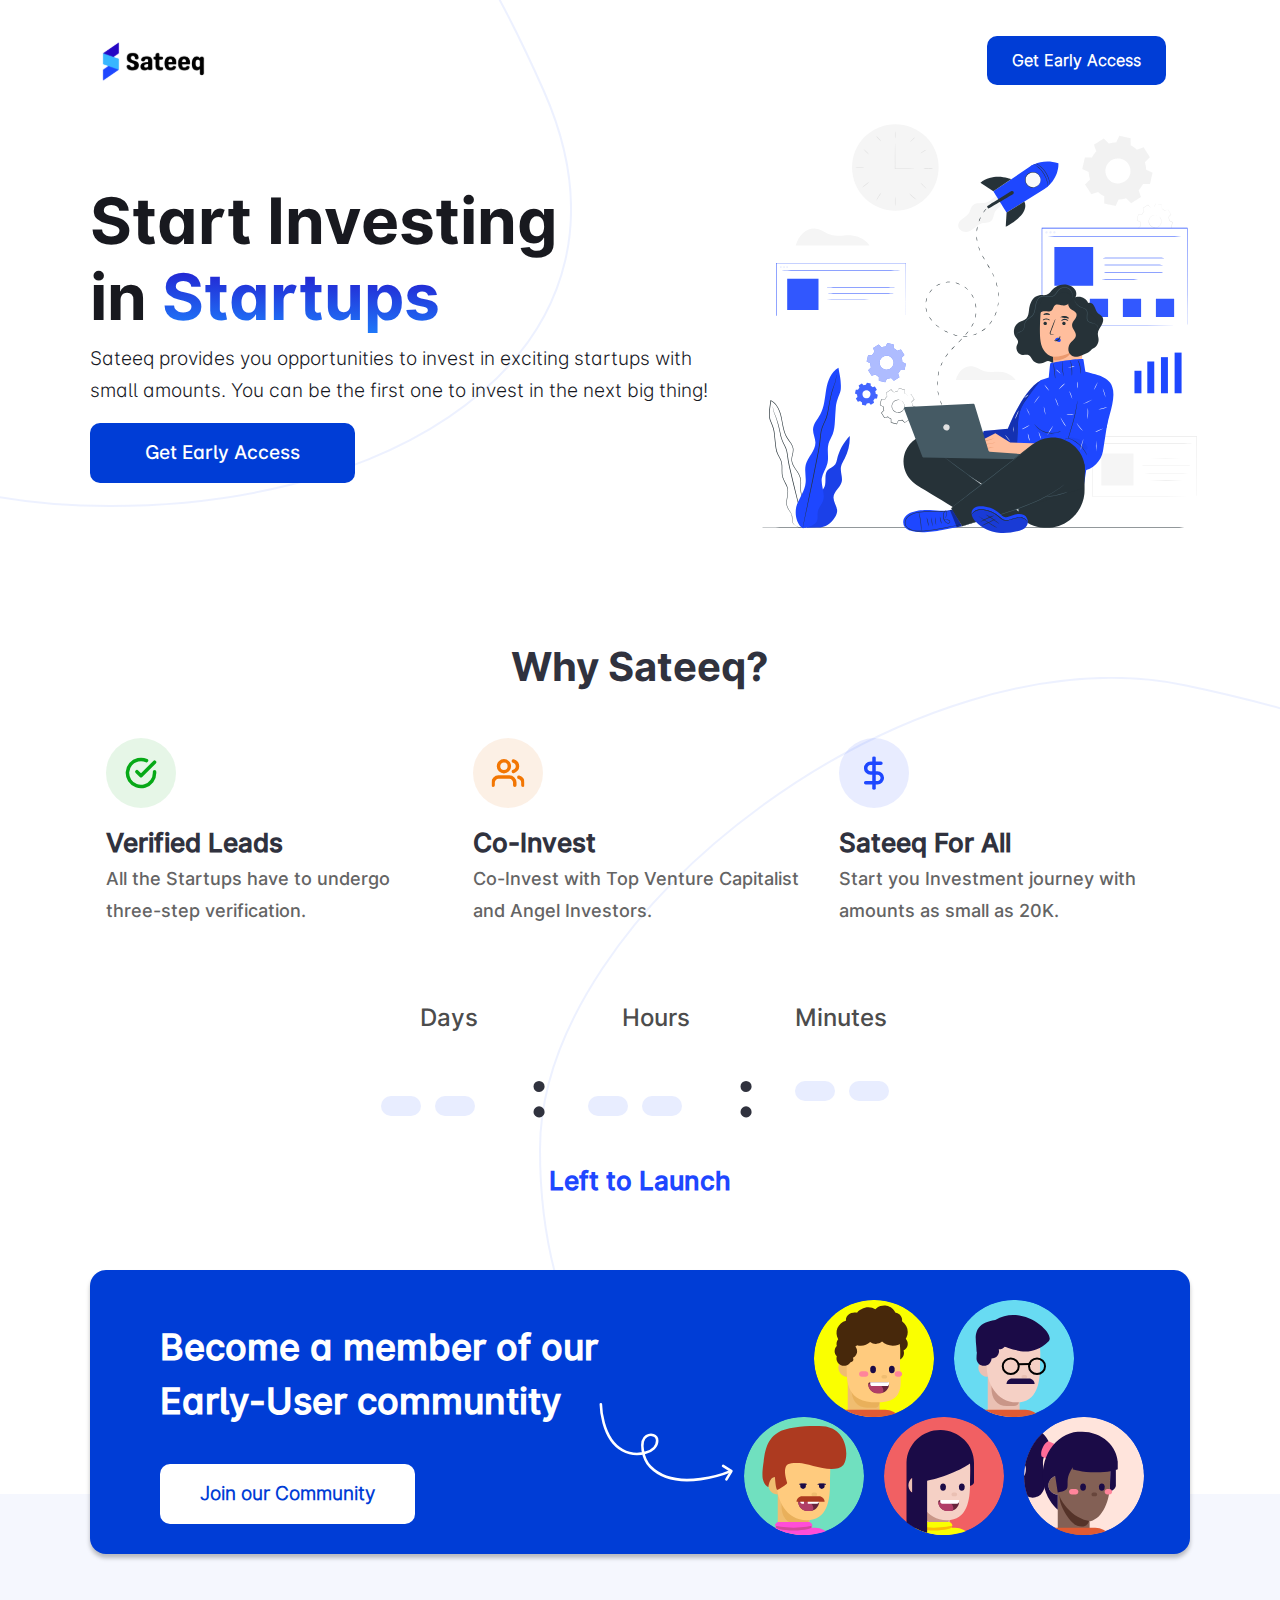
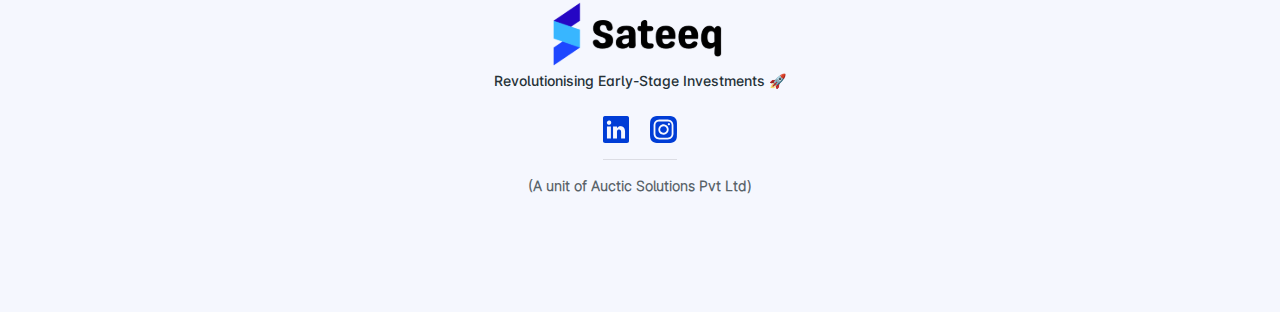
==== commit 1893f4f3: "added link" ====
--- a/index.html
+++ b/index.html
@@ -15,7 +15,7 @@
                 <img src="./assets/images/SateeqLogoFooter.svg" class="brand-logo" alt="" srcset=""/>
             </div>
             <div class="btn-div">
-                <button class="get-early-access-header-btn">Get Early Access</button>
+                <button class="get-early-access-header-btn" onclick="window.location.href='https://form.typeform.com/to/rDwuhx7u';">Get Early Access</button>
             </div>
             
         </div>
@@ -28,7 +28,7 @@
                     <p class="hero-text">
                         Sateeq provides you opportunities to invest in exciting startups with small amounts. You can be the first one to invest in the next big thing!                     
                     </p>
-                    <button class="hero-early-access-btn">
+                    <button class="hero-early-access-btn" onclick="window.location.href='https://form.typeform.com/to/rDwuhx7u';">
                         Get Early Access
                     </button>
                 </div>
--- a/assets/stylesheets/landing.css
+++ b/assets/stylesheets/landing.css
@@ -252,7 +252,7 @@
     font-family: Inter;
     font-style: normal;
     font-weight: bold;
-    font-size: 32px;
+    font-size: 26px;
     line-height: 39px;
 
     /* identical to box height */
@@ -605,7 +605,7 @@
     }
 
     .timer-left-div{
-        font-size: 24px;
+        font-size: 20px;
         line-height: inherit;
     }
 
@@ -627,6 +627,19 @@
     }
     .why-cols .why-info{
         font-size: 16px;
+    }
+    .footer-logo img{
+        width: 120px;
+    }
+    .footer-revolution{
+        font-size: 12px;
+        margin-top: 8px;
+    }
+    .footer-social-info{
+        font-size: 12px;
+    }
+    .social-links-div img{
+        width: 20px;
     }
 }
 
